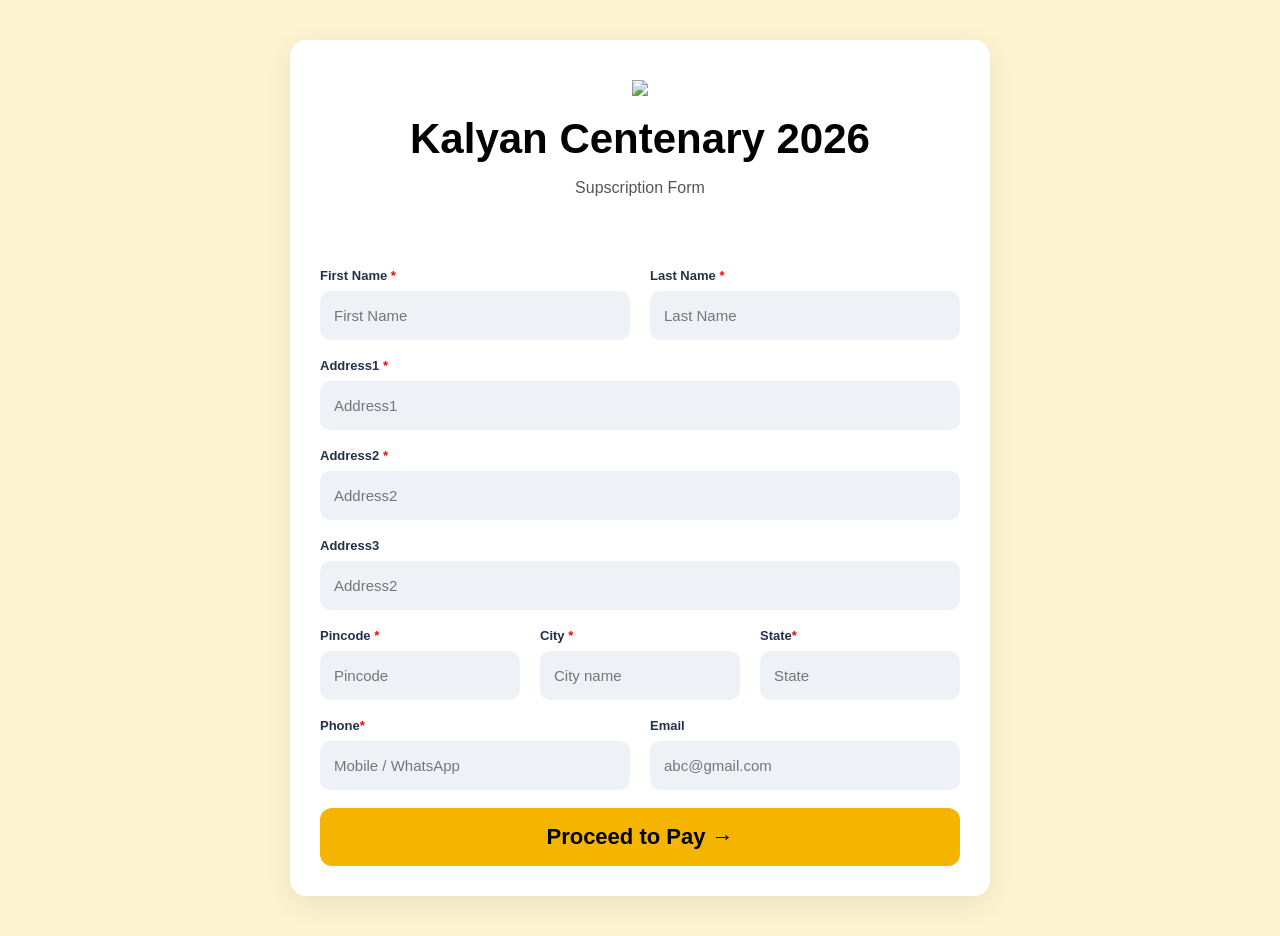
==== tracking.html @ 88cee27b "Add files via upload" ====
<!DOCTYPE html>
<html lang="en">
<head>
<meta charset="UTF-8">
<meta name="viewport" content="width=device-width, initial-scale=1">
<title>Secure Registration</title>
<link rel="stylesheet" href="tracking.css">
</head>
<body>

<div class="form-wrapper">

<div class="form-header">
  <img src="images/logo.jpeg" class="center-logo">
  <h1>Kalyan Centenary 2026</h1>
  <p>Supscription Form</p>
</div>

<form id="customerForm">

<div class="row">

  <div>
  <label>First Name <span>*</span></label>
  <input type="text" id="name" placeholder="First Name" required>
  </div>
  
  <div>
    <label>Last Name <span>*</span></label>
    <input type="text" id="lastname" placeholder="Last Name" required>
  </div>
  
</div>

<div>
  <label>Address1 <span>*</span></label>
<input type="text" id="address1" placeholder="Address1" class="full-width" required>
</div>


<div>
<label>Address2 <span>*</span></label>
<input type="text" id="address2" placeholder="Address2" class="full-width" required>

</div>

<div>
 <label>Address3</label> 
<input type="text" id="address2" placeholder="Address2" class="full-width">
</div>


<div class="row3">
  <div>
    <label>Pincode <span>*</span></label>
    <input type="text" id="pincode" placeholder="Pincode">
  </div>
  
  <div>
    <label>City <span>*</span></label>
    <input type="text" id="city" placeholder="City name" required readonly >
  </div>
  
  <div>
    <label>State<span>*</span></label>
    <input type="text" id="state" placeholder="State" required readonly>
  </div>
  
</div>

<div class="row">
  <div>
    <label>Phone<span>*</span></label>
<input type="tel" id="phone" placeholder="Mobile / WhatsApp" required>
  </div>
  
  <div>
    <label>Email</label>
    <input type="email" id="email" placeholder="abc@gmail.com">
  </div>
  
</div>

<input type="hidden" id="wid">

<button type="submit">Proceed to Pay →</button>

</form>

</div>

<script src="tracking.js"></script>
</body>
</html>
---- tracking.css ----
body{
  margin:0;
  font-family:Arial;
  background:#fdf3d1;
}

.form-wrapper{
  width:90%;
  max-width:700px;
  margin:40px auto;
  background:white;
  border-radius:16px;
  box-shadow:0 8px 30px rgba(0,0,0,0.08);
  overflow:hidden;
}

.form-header{
  text-align:center;
  padding:40px 20px 25px;
}

.center-logo{
  width:70px;
}

.form-header h1{
  font-size:42px;
  margin:15px 0 10px;
}

.form-header p{
  color:#555;
}

form{
  padding:30px;
}

.row{
  display:grid;
  grid-template-columns:1fr 1fr;
  gap:20px;
  margin-bottom:18px;
}

.row3{
  display:grid;
  grid-template-columns:1fr 1fr 1fr;
  gap:20px;
  margin-bottom:18px;
}

input{
  width:100%;
  padding:16px 14px;
  border:none;
  background:#eef2f7;
  border-radius:10px;
  font-size:15px;
  box-sizing: border-box;
  margin:0;
}

button{
  width:100%;
  padding:16px;
  border:none;
  background:#f4b400;
  border-radius:12px;
  font-size:22px;
  font-weight:bold;
  cursor:pointer;
}

.full-width {
  margin-bottom: 18px;
}

@media(max-width:768px){

  .row,.row3{
    grid-template-columns:1fr;
  }

  .form-header h1{
    font-size:32px;
  }

}

select {
  width: 100%;
  padding: 16px 14px;
  border: none;
  background: #eef2f7;
  border-radius: 10px;
  font-size: 15px;
  box-sizing: border-box;
}

label {
  display: block;
  font-size: 13px;
  font-weight: 700;
  margin-bottom: 8px;
  color: #22304a;
}

label span {
  color: red;
}
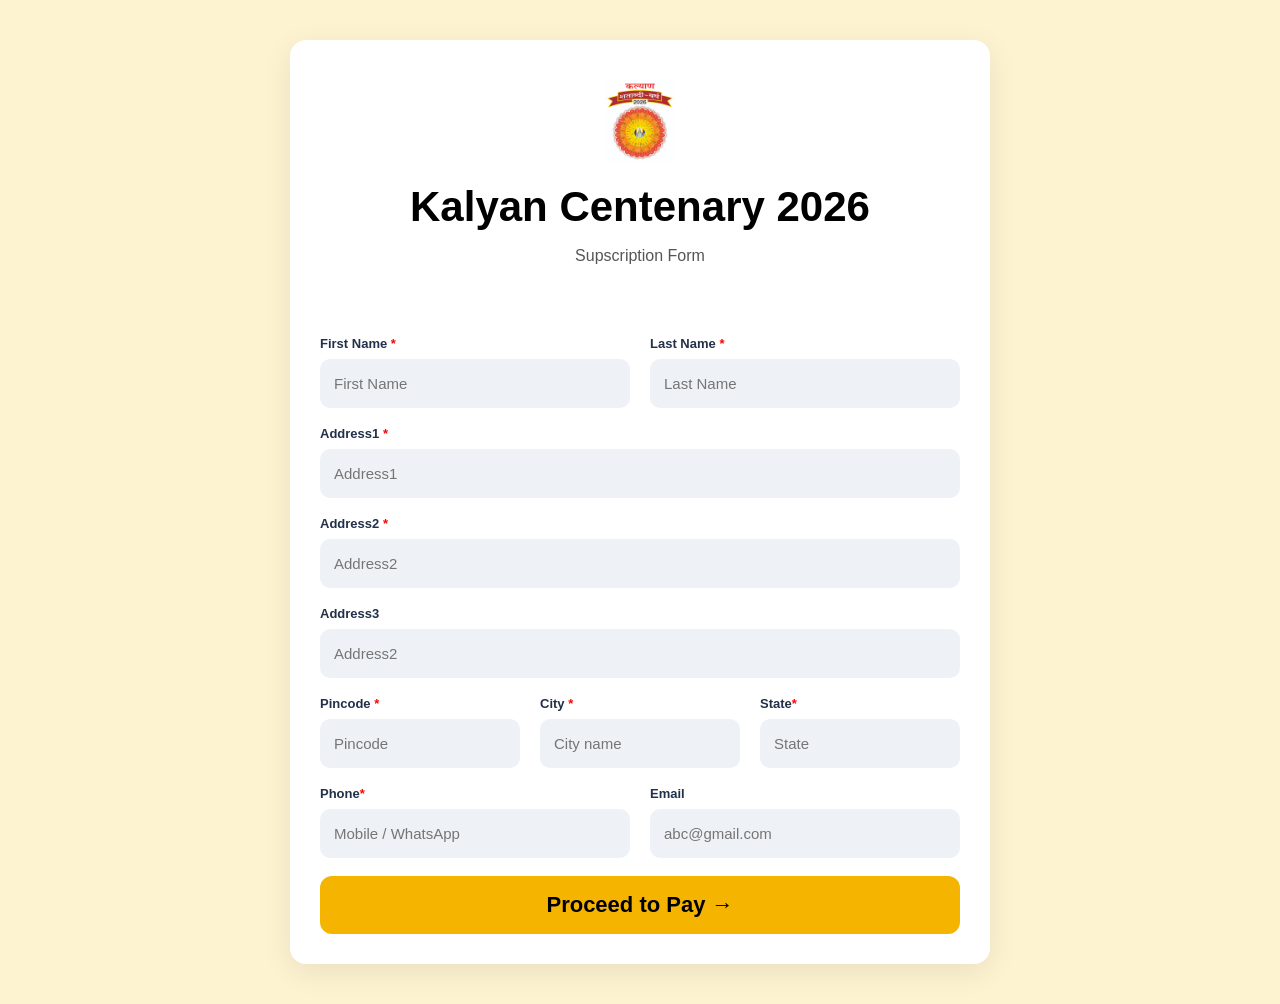
==== commit 6c03d055: "Update tracking.html" ====
--- a/tracking.html
+++ b/tracking.html
@@ -11,7 +11,7 @@
 <div class="form-wrapper">
 
 <div class="form-header">
-  <img src="images/logo.jpeg" class="center-logo">
+  <img src="logo.jpeg" class="center-logo">
   <h1>Kalyan Centenary 2026</h1>
   <p>Supscription Form</p>
 </div>
@@ -91,4 +91,4 @@
 
 <script src="tracking.js"></script>
 </body>
-</html>+</html>
